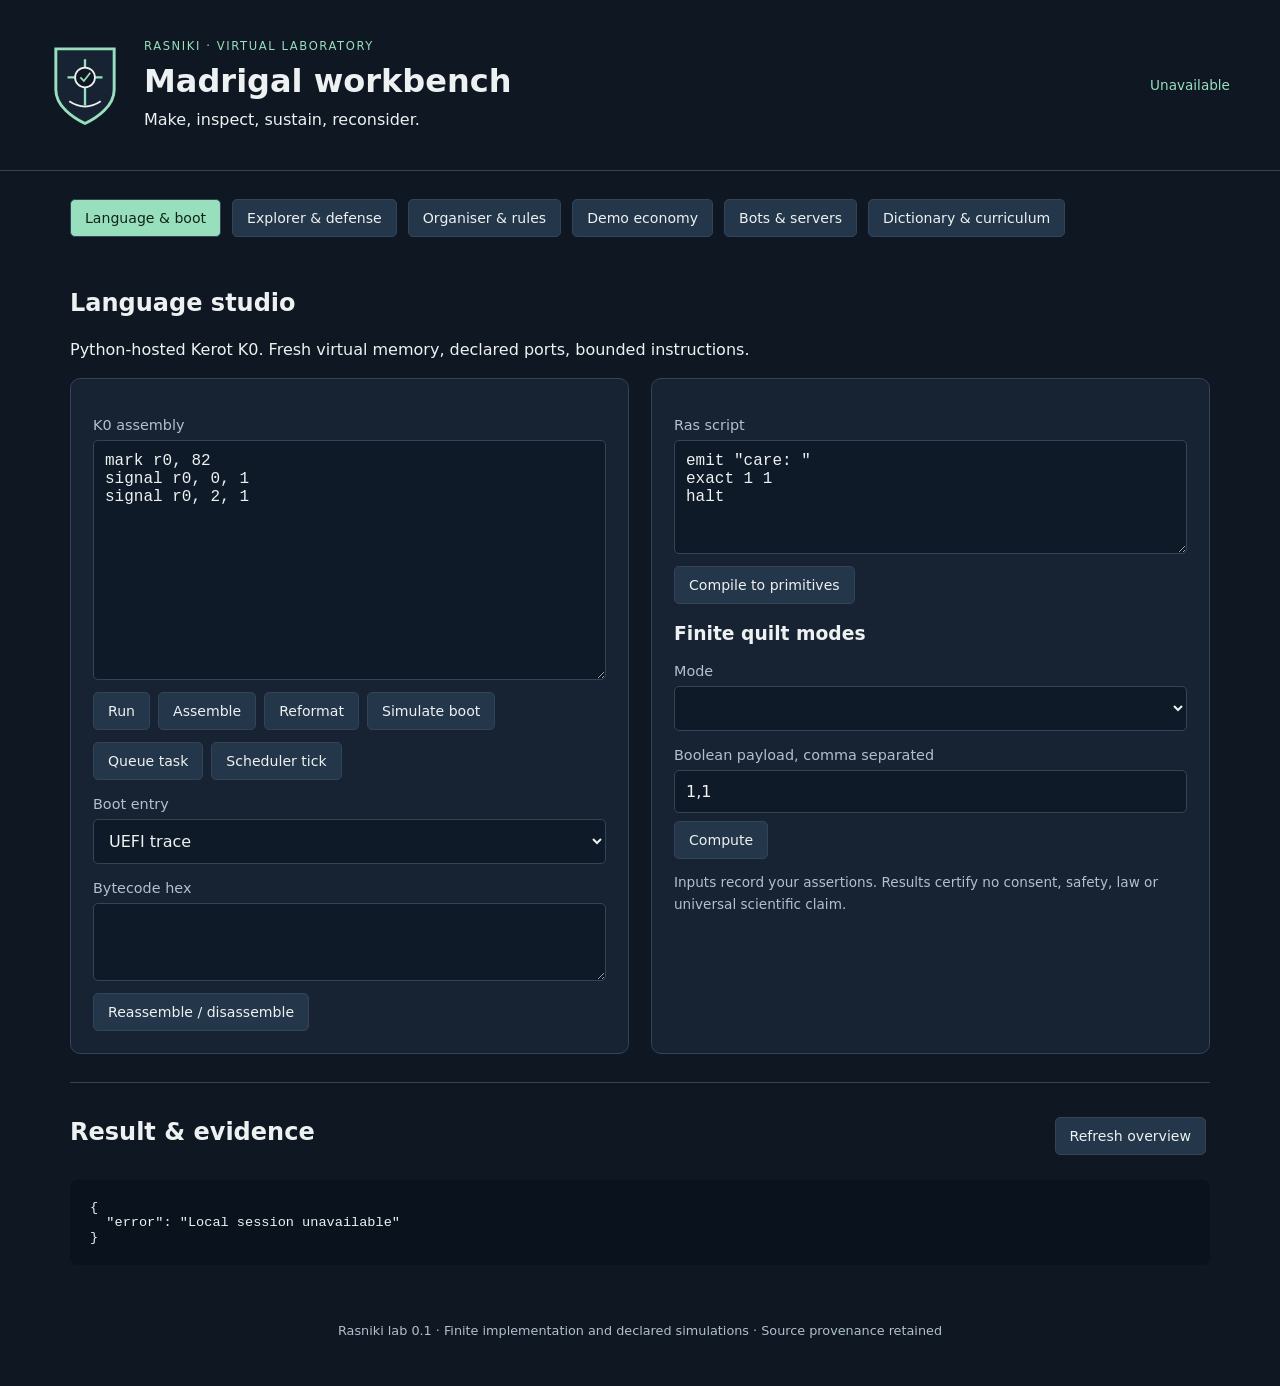
==== madrigal_lab/web/index.html @ 6af7d654 "Add Rasniki Madrigal virtual lab, defensive tools and expanded collection" ====
<!doctype html>
<html lang="en"><head><meta charset="utf-8"><meta name="viewport" content="width=device-width,initial-scale=1"><title>Rasniki Madrigal Lab</title><link rel="stylesheet" href="style.css"></head>
<body><header><img src="heraldry.svg" alt="Rasniki decorative shield"><div><p class="eyebrow">RASNIKI · VIRTUAL LABORATORY</p><h1>Madrigal workbench</h1><p>Make, inspect, sustain, reconsider.</p></div><span id="connection">Connecting…</span></header>
<nav aria-label="Workspaces"><button data-tab="studio">Language & boot</button><button data-tab="files">Explorer & defense</button><button data-tab="organiser">Organiser & rules</button><button data-tab="finance">Demo economy</button><button data-tab="network">Bots & servers</button><button data-tab="collection">Dictionary & curriculum</button></nav>
<main>
<section id="studio" class="workspace"><div class="intro"><h2>Language studio</h2><p>Python-hosted Kerot K0. Fresh virtual memory, declared ports, bounded instructions.</p></div><div class="columns"><article><label for="source">K0 assembly</label><textarea id="source" rows="12" spellcheck="false">mark r0, 82
signal r0, 0, 1
signal r0, 2, 1</textarea><div class="actions"><button id="run">Run</button><button id="assemble">Assemble</button><button id="format">Reformat</button><button id="boot">Simulate boot</button><button id="job">Queue task</button><button id="tick">Scheduler tick</button></div><label for="boot-mode">Boot entry</label><select id="boot-mode"><option value="uefi">UEFI trace</option><option value="mbr">MBR trace</option><option value="rom">Pseudo ROM</option></select><label for="bytecode">Bytecode hex</label><textarea id="bytecode" rows="3"></textarea><button id="disassemble">Reassemble / disassemble</button></article><article><label for="script">Ras script</label><textarea id="script" rows="5">emit "care: "
exact 1 1
halt</textarea><button id="compile">Compile to primitives</button><h3>Finite quilt modes</h3><label for="mode">Mode</label><select id="mode"></select><p id="mode-fields"></p><label for="bits">Boolean payload, comma separated</label><input id="bits" value="1,1"><button id="quilt">Compute</button><p class="note">Inputs record your assertions. Results certify no consent, safety, law or universal scientific claim.</p></article></div></section>
<section id="files" class="workspace" hidden><h2>Document explorer</h2><p>Text stays under the lab’s document root. Scan reports and baselines stay outside it.</p><div class="columns"><article><label for="file-path">Relative path</label><input id="file-path" value="notes/care.txt"><label for="file-text">UTF-8 document</label><textarea id="file-text" rows="10">A record of useful work and the next review.</textarea><div class="actions"><button id="write">Save</button><button id="read">Read</button><button id="list">List files</button></div></article><article><h3>Guardian defensive observations</h3><p>Read-only file indicators and integrity changes. No automatic removal, quarantine, decryption or process monitoring.</p><button id="scan">Scan documents</button><label><input id="trusted" type="checkbox"> I have reviewed these documents and know this set is good for a new baseline.</label><div class="actions"><button id="baseline">Create new baseline</button><button id="check">Compare baseline</button></div></article></div></section>
<section id="organiser" class="workspace" hidden><h2>Practices, urgency & nomic revisions</h2><div class="columns"><article><label for="purpose">Practice purpose</label><input id="purpose" value="Review the shared record"><label for="priority">Priority</label><select id="priority"><option>normal</option><option>urgency</option><option>emergency</option><option>review</option></select><button id="practice">Form practice</button><label for="practice-id">Practice ID</label><input id="practice-id" type="number" min="1" value="1"><label for="state">Next state</label><select id="state"><option>active</option><option>paused</option><option>releasing</option><option>closed</option></select><label for="reason">Review reason</label><input id="reason" value="Resources and willingness reviewed"><button id="transition">Record reformation</button><p class="note">Emergency is a queue label. No rescue service is contacted.</p></article><article><label for="rule-title">Rule title</label><input id="rule-title" value="Review before renewal"><label for="rule-content">Proposed rule</label><textarea id="rule-content" rows="4">Preserve useful records and disclose changed assumptions.</textarea><button id="rule">Propose rule</button><label for="rule-id">Rule ID</label><input id="rule-id" type="number" min="1" value="1"><label for="reviewer">Reviewer name</label><input id="reviewer" value="local steward"><button id="adopt-rule">Record adoption</button><p class="note">A reviewer entry is an assertion, not authenticated legal approval.</p></article></div></section>
<section id="finance" class="workspace" hidden><h2>DEMO_CREDIT economy</h2><p>Persistent double-entry accounting for simulated units. No money, bank access or state mint authority.</p><div class="columns"><article><label for="account-name">Account name</label><input id="account-name" value="care"><button id="account">Create demo account</button><label for="mint-account">Credit recipient</label><input id="mint-account" value="care"><label for="mint-amount">Integer units</label><input id="mint-amount" type="number" min="1" value="100"><button id="mint">Issue simulated units</button></article><article><label for="from">From account</label><input id="from" value="care"><label for="to">To account</label><input id="to" value="review"><label for="amount">Integer units</label><input id="amount" type="number" min="1" value="25"><button id="transfer">Transfer demo units</button><button id="economy">Inspect balanced ledger</button></article></div></section>
<section id="network" class="workspace" hidden><h2>Local names, read-only bots & game</h2><div class="columns"><article><label for="host">Local domain</label><input id="host" value="care.lab"><label for="document">Existing document path</label><input id="document" value="notes/care.txt"><div class="actions"><button id="domain">Register local name</button><button id="intranet-bot">Intranet bot read</button></div><label for="url">Explicitly enabled HTTPS destination</label><input id="url" placeholder="https://example.org/document"><button id="internet-bot">Internet bot fetch</button><p class="note">Disabled by default. Start with --allow-host for a chosen destination. Redirects are rejected and response text is not executed.</p></article><article><h3>Shared target game</h3><p>A small game served by this local API.</p><label for="guess">Guess 0–9</label><input id="guess" type="number" min="0" max="9" value="7"><button id="game">Submit guess</button><h3>Native environment</h3><p>The desktop runs inside your browser on a Python host. Boot records and UEFI are simulated. Public DNS, hardware kernels and hosted internet services are separate milestones.</p></article></div></section>
<section id="collection" class="workspace" hidden><h2>Rasniki collection</h2><div class="actions"><a href="/collection/index.html">Full upstream collection</a><a href="/collection/jerry-pop.html">Programming history studio</a><a href="/collection/ostar.html">Reading editions</a><a href="/docs/IMPLEMENTATION.md">Component contracts</a></div><h3>Dictionary & glossary</h3><div id="glossary" class="cards"></div><h3>Curriculum</h3><div id="curriculum" class="cards"></div><h3>Prototypes, archetypes & paradigms</h3><p>The prototype is this local lab. Maintainer, reviewer, learner and steward are its practice archetypes. Its paradigms are bounded execution, explicit evidence, versioned repair and balanced accounting.</p><h3>Sovereignty & heraldry</h3><p>The shield is decorative. Fictional governance titles confer no governmental powers, recognition, ownership or franchise licence.</p></section>
<section class="output"><div class="output-head"><h2>Result & evidence</h2><button id="refresh">Refresh overview</button></div><pre id="result" aria-live="polite">Starting local session…</pre></section>
</main><footer>Rasniki lab 0.1 · Finite implementation and declared simulations · Source provenance retained</footer><script src="app.js"></script></body></html>
---- madrigal_lab/web/style.css ----
:root{color-scheme:dark;--bg:#0f1722;--panel:#172333;--ink:#edf1f1;--muted:#b1bfce;--accent:#98dfbd;--line:#334459;font-family:system-ui,sans-serif}*{box-sizing:border-box}body{margin:0;background:var(--bg);color:var(--ink)}header{display:flex;align-items:center;gap:24px;padding:30px max(24px,calc((100vw - 1180px)/2));border-bottom:1px solid var(--line)}header img{width:70px}h1{font-size:2rem;margin:0}h2{font-weight:600}.eyebrow{letter-spacing:.14em;font-size:.72rem;color:var(--accent)}header p{margin:7px 0}#connection{margin-left:auto;font-size:.85rem;color:var(--accent)}nav{display:flex;gap:7px;flex-wrap:wrap;max-width:1180px;margin:20px auto;padding:0 20px}main{max-width:1180px;margin:auto;padding:0 20px}.workspace{padding:12px 0 28px}.columns{display:grid;grid-template-columns:1fr 1fr;gap:22px}article,.card{background:var(--panel);border:1px solid var(--line);border-radius:10px;padding:22px}label{display:block;margin:16px 0 7px;font-size:.9rem;color:var(--muted)}input,textarea,select{width:100%;padding:11px;border:1px solid var(--line);border-radius:5px;color:var(--ink);background:#0f1a28;font:inherit}textarea{font-family:ui-monospace,monospace;resize:vertical}input[type=checkbox]{width:auto}button,.actions a{border:1px solid var(--line);border-radius:5px;background:#243649;color:var(--ink);padding:10px 14px;font:inherit;font-size:.88rem;cursor:pointer;margin:8px 4px 0 0;text-decoration:none;display:inline-block}button:hover,a:hover{border-color:var(--accent)}button:focus-visible,a:focus-visible,input:focus-visible,textarea:focus-visible,select:focus-visible{outline:2px solid var(--accent);outline-offset:2px}button.active{background:var(--accent);color:#10241a}.actions{display:flex;flex-wrap:wrap;gap:4px}.note{font-size:.85rem;line-height:1.6;color:var(--muted)}p{line-height:1.6}.output{border-top:1px solid var(--line);padding:15px 0}.output-head{display:flex;align-items:center;justify-content:space-between}pre{white-space:pre-wrap;overflow-wrap:anywhere;background:#09121d;padding:20px;border-radius:8px;max-height:420px;overflow:auto;font-size:.85rem}.cards{display:grid;grid-template-columns:repeat(auto-fit,minmax(250px,1fr));gap:12px}.card h4{margin-top:0;color:var(--accent)}.card p{font-size:.88rem}.card small{color:var(--muted)}footer{padding:30px;text-align:center;color:var(--muted);font-size:.8rem}@media(max-width:700px){.columns{grid-template-columns:1fr}header{padding:20px;gap:14px}header img{width:48px}h1{font-size:1.45rem}#connection{display:none}}
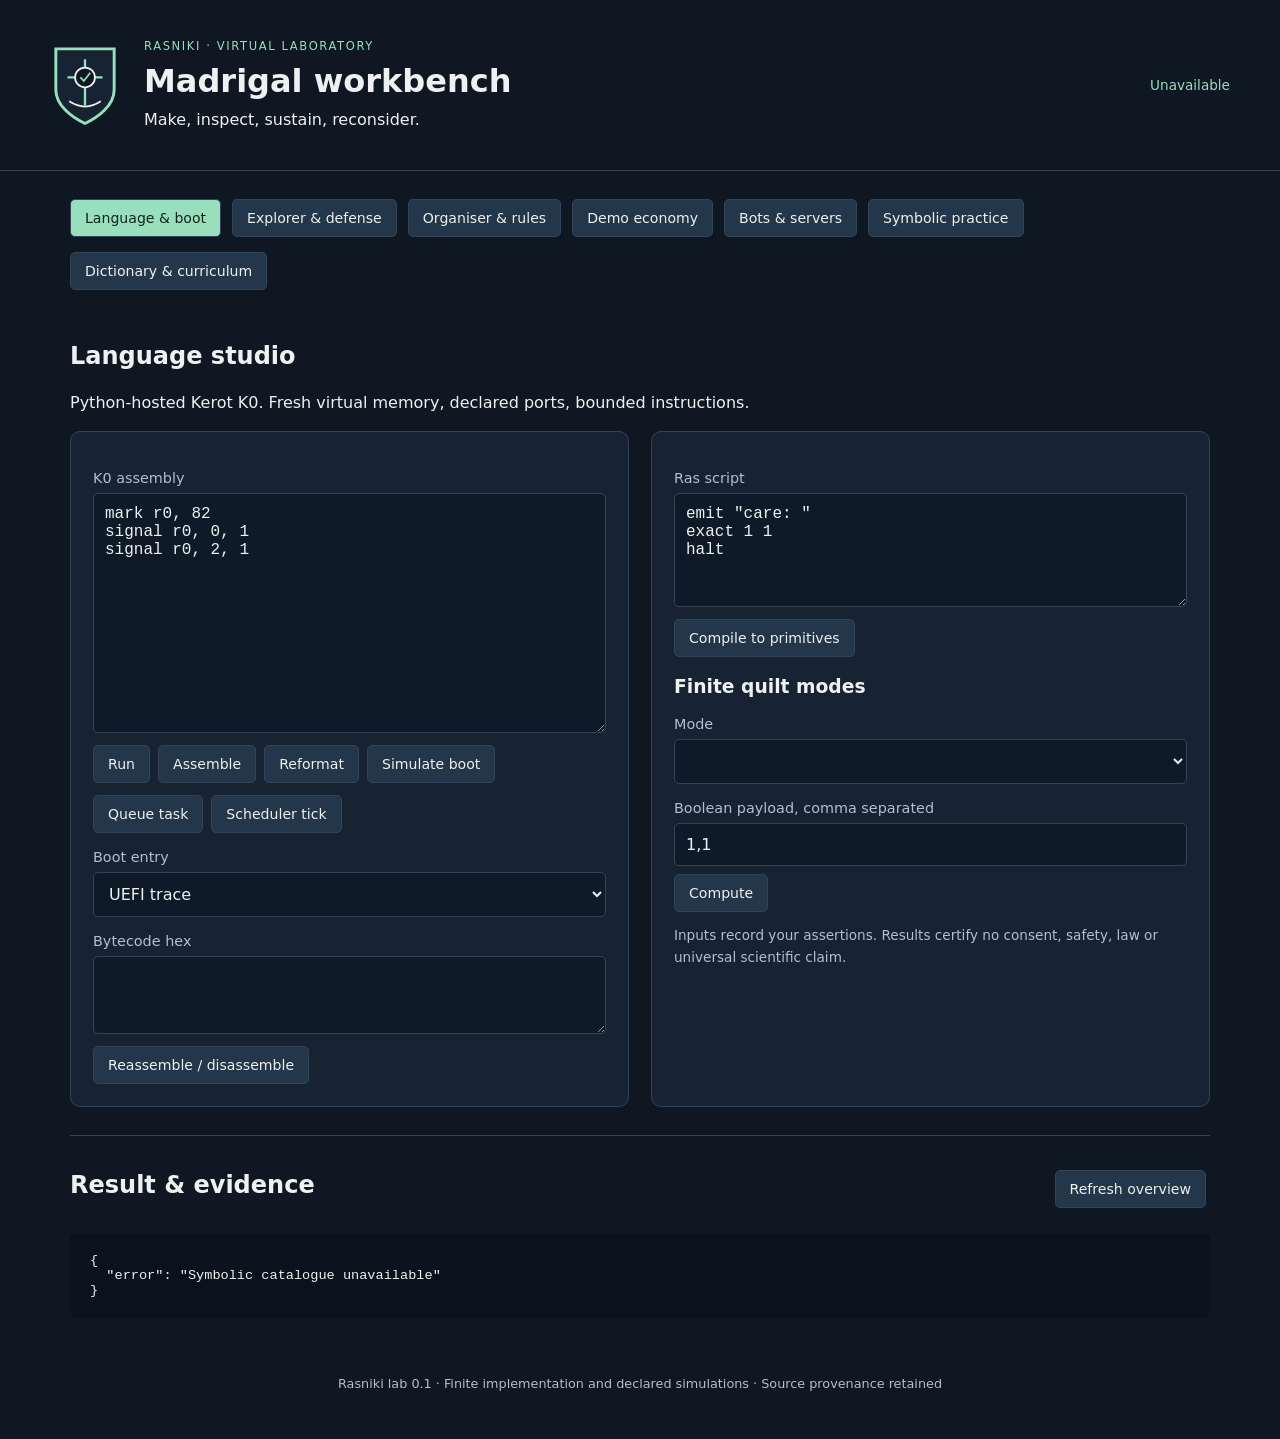
==== commit 734da603: "Publish symbolic practice workbench and conflict protection edition" ====
--- a/madrigal_lab/web/index.html
+++ b/madrigal_lab/web/index.html
@@ -1,7 +1,7 @@
 <!doctype html>
 <html lang="en"><head><meta charset="utf-8"><meta name="viewport" content="width=device-width,initial-scale=1"><title>Rasniki Madrigal Lab</title><link rel="stylesheet" href="style.css"></head>
 <body><header><img src="heraldry.svg" alt="Rasniki decorative shield"><div><p class="eyebrow">RASNIKI · VIRTUAL LABORATORY</p><h1>Madrigal workbench</h1><p>Make, inspect, sustain, reconsider.</p></div><span id="connection">Connecting…</span></header>
-<nav aria-label="Workspaces"><button data-tab="studio">Language & boot</button><button data-tab="files">Explorer & defense</button><button data-tab="organiser">Organiser & rules</button><button data-tab="finance">Demo economy</button><button data-tab="network">Bots & servers</button><button data-tab="collection">Dictionary & curriculum</button></nav>
+<nav aria-label="Workspaces"><button data-tab="studio">Language & boot</button><button data-tab="files">Explorer & defense</button><button data-tab="organiser">Organiser & rules</button><button data-tab="finance">Demo economy</button><button data-tab="network">Bots & servers</button><button data-tab="symbolic">Symbolic practice</button><button data-tab="collection">Dictionary & curriculum</button></nav>
 <main>
 <section id="studio" class="workspace"><div class="intro"><h2>Language studio</h2><p>Python-hosted Kerot K0. Fresh virtual memory, declared ports, bounded instructions.</p></div><div class="columns"><article><label for="source">K0 assembly</label><textarea id="source" rows="12" spellcheck="false">mark r0, 82
 signal r0, 0, 1
@@ -12,6 +12,29 @@
 <section id="organiser" class="workspace" hidden><h2>Practices, urgency & nomic revisions</h2><div class="columns"><article><label for="purpose">Practice purpose</label><input id="purpose" value="Review the shared record"><label for="priority">Priority</label><select id="priority"><option>normal</option><option>urgency</option><option>emergency</option><option>review</option></select><button id="practice">Form practice</button><label for="practice-id">Practice ID</label><input id="practice-id" type="number" min="1" value="1"><label for="state">Next state</label><select id="state"><option>active</option><option>paused</option><option>releasing</option><option>closed</option></select><label for="reason">Review reason</label><input id="reason" value="Resources and willingness reviewed"><button id="transition">Record reformation</button><p class="note">Emergency is a queue label. No rescue service is contacted.</p></article><article><label for="rule-title">Rule title</label><input id="rule-title" value="Review before renewal"><label for="rule-content">Proposed rule</label><textarea id="rule-content" rows="4">Preserve useful records and disclose changed assumptions.</textarea><button id="rule">Propose rule</button><label for="rule-id">Rule ID</label><input id="rule-id" type="number" min="1" value="1"><label for="reviewer">Reviewer name</label><input id="reviewer" value="local steward"><button id="adopt-rule">Record adoption</button><p class="note">A reviewer entry is an assertion, not authenticated legal approval.</p></article></div></section>
 <section id="finance" class="workspace" hidden><h2>DEMO_CREDIT economy</h2><p>Persistent double-entry accounting for simulated units. No money, bank access or state mint authority.</p><div class="columns"><article><label for="account-name">Account name</label><input id="account-name" value="care"><button id="account">Create demo account</button><label for="mint-account">Credit recipient</label><input id="mint-account" value="care"><label for="mint-amount">Integer units</label><input id="mint-amount" type="number" min="1" value="100"><button id="mint">Issue simulated units</button></article><article><label for="from">From account</label><input id="from" value="care"><label for="to">To account</label><input id="to" value="review"><label for="amount">Integer units</label><input id="amount" type="number" min="1" value="25"><button id="transfer">Transfer demo units</button><button id="economy">Inspect balanced ledger</button></article></div></section>
 <section id="network" class="workspace" hidden><h2>Local names, read-only bots & game</h2><div class="columns"><article><label for="host">Local domain</label><input id="host" value="care.lab"><label for="document">Existing document path</label><input id="document" value="notes/care.txt"><div class="actions"><button id="domain">Register local name</button><button id="intranet-bot">Intranet bot read</button></div><label for="url">Explicitly enabled HTTPS destination</label><input id="url" placeholder="https://example.org/document"><button id="internet-bot">Internet bot fetch</button><p class="note">Disabled by default. Start with --allow-host for a chosen destination. Redirects are rejected and response text is not executed.</p></article><article><h3>Shared target game</h3><p>A small game served by this local API.</p><label for="guess">Guess 0–9</label><input id="guess" type="number" min="0" max="9" value="7"><button id="game">Submit guess</button><h3>Native environment</h3><p>The desktop runs inside your browser on a Python host. Boot records and UEFI are simulated. Public DNS, hardware kernels and hosted internet services are separate milestones.</p></article></div></section>
-<section id="collection" class="workspace" hidden><h2>Rasniki collection</h2><div class="actions"><a href="/collection/index.html">Full upstream collection</a><a href="/collection/jerry-pop.html">Programming history studio</a><a href="/collection/ostar.html">Reading editions</a><a href="/docs/IMPLEMENTATION.md">Component contracts</a></div><h3>Dictionary & glossary</h3><div id="glossary" class="cards"></div><h3>Curriculum</h3><div id="curriculum" class="cards"></div><h3>Prototypes, archetypes & paradigms</h3><p>The prototype is this local lab. Maintainer, reviewer, learner and steward are its practice archetypes. Its paradigms are bounded execution, explicit evidence, versioned repair and balanced accounting.</p><h3>Sovereignty & heraldry</h3><p>The shield is decorative. Fictional governance titles confer no governmental powers, recognition, ownership or franchise licence.</p></section>
+<section id="collection" class="workspace" hidden><h2>Rasniki collection</h2><div class="actions"><a href="/publication/">Hopput combined publication</a><a href="/ministry/">Ministry archive</a><a href="/collection/index.html">Full upstream collection</a><a href="/collection/jerry-pop.html">Programming history studio</a><a href="/collection/ostar.html">Reading editions</a><a href="/docs/IMPLEMENTATION.md">Component contracts</a></div><h3>Dictionary & glossary</h3><div id="glossary" class="cards"></div><h3>Curriculum</h3><div id="curriculum" class="cards"></div><h3>Prototypes, archetypes & paradigms</h3><p>The prototype is this local lab. Maintainer, reviewer, learner and steward are its practice archetypes. Its paradigms are bounded execution, explicit evidence, versioned repair and balanced accounting.</p><h3>Sovereignty & heraldry</h3><p>The shield is decorative. Fictional governance titles confer no governmental powers, recognition, ownership or franchise licence.</p></section>
+<section id="symbolic" class="workspace" hidden>
+<h2>Spiritual reflection & fictional practice</h2>
+<p>Choose an archetype, describe a voluntary practice and compare its supplied documentation with absent support. Personal spiritual meaning belongs to participants; this workbench assesses no supernatural powers.</p>
+<div class="actions"><a href="/docs/SPIRITUAL-SYMBOLIC-WORKBENCH.md">Practice volume</a><a href="/docs/CONFLICT-PROTECTION-LIBRARY.md">Conflict protection library</a><a href="/docs/conflict/README.md">Document templates</a></div>
+<form id="symbolic-form">
+<div class="columns"><article>
+<label for="symbolic-archetype">Fictional or reflective archetype</label><select id="symbolic-archetype" aria-describedby="symbolic-scope"></select>
+<p id="symbolic-scope" class="note"></p>
+<label for="symbolic-title">Practice title</label><input id="symbolic-title" value="Voluntary symbolic practice" maxlength="160">
+<label for="symbolic-purpose">Purpose</label><textarea id="symbolic-purpose" rows="3" maxlength="1000">Reflect on a fictional scenario and document choices for a later review.</textarea>
+<label for="symbolic-reflection">Reflection (optional; omit personal identifying details)</label><textarea id="symbolic-reflection" rows="4" maxlength="4000"></textarea>
+<label for="symbolic-accessibility">Access needs and alternatives</label><textarea id="symbolic-accessibility" rows="2" maxlength="1000"></textarea>
+<label for="symbolic-withdrawal">How to stop, withdraw or review the practice</label><textarea id="symbolic-withdrawal" rows="2" maxlength="1000"></textarea>
+<label><input id="symbolic-consent" type="checkbox"> I choose to evaluate this record voluntarily.</label>
+<label><input id="symbolic-opt-out" type="checkbox"> I am opting out; reject the evaluation.</label>
+</article><article>
+<h3>Easterbunny support rubric</h3>
+<p class="note">Proposed local rubric: one point per nonempty support field, up to six. Supplied references and implementation claims are not independently verified. A zero means support is absent in this record.</p>
+<div id="symbolic-support"></div>
+</article></div>
+<div class="actions"><button id="symbolic-compare" type="button" disabled>Compare support</button><button id="symbolic-export" type="button" disabled>Download evaluated JSON</button><button id="symbolic-clear" type="button">Clear record</button></div>
+<p class="note">Evaluation is not saved by the server. Download saves only the last accepted record you chose to export. Limits count UTF-8 bytes; non-ASCII text can reach a limit before the browser character count. Review results appear below.</p>
+</form></section>
 <section class="output"><div class="output-head"><h2>Result & evidence</h2><button id="refresh">Refresh overview</button></div><pre id="result" aria-live="polite">Starting local session…</pre></section>
 </main><footer>Rasniki lab 0.1 · Finite implementation and declared simulations · Source provenance retained</footer><script src="app.js"></script></body></html>
--- a/madrigal_lab/web/style.css
+++ b/madrigal_lab/web/style.css
@@ -1 +1,3 @@
 :root{color-scheme:dark;--bg:#0f1722;--panel:#172333;--ink:#edf1f1;--muted:#b1bfce;--accent:#98dfbd;--line:#334459;font-family:system-ui,sans-serif}*{box-sizing:border-box}body{margin:0;background:var(--bg);color:var(--ink)}header{display:flex;align-items:center;gap:24px;padding:30px max(24px,calc((100vw - 1180px)/2));border-bottom:1px solid var(--line)}header img{width:70px}h1{font-size:2rem;margin:0}h2{font-weight:600}.eyebrow{letter-spacing:.14em;font-size:.72rem;color:var(--accent)}header p{margin:7px 0}#connection{margin-left:auto;font-size:.85rem;color:var(--accent)}nav{display:flex;gap:7px;flex-wrap:wrap;max-width:1180px;margin:20px auto;padding:0 20px}main{max-width:1180px;margin:auto;padding:0 20px}.workspace{padding:12px 0 28px}.columns{display:grid;grid-template-columns:1fr 1fr;gap:22px}article,.card{background:var(--panel);border:1px solid var(--line);border-radius:10px;padding:22px}label{display:block;margin:16px 0 7px;font-size:.9rem;color:var(--muted)}input,textarea,select{width:100%;padding:11px;border:1px solid var(--line);border-radius:5px;color:var(--ink);background:#0f1a28;font:inherit}textarea{font-family:ui-monospace,monospace;resize:vertical}input[type=checkbox]{width:auto}button,.actions a{border:1px solid var(--line);border-radius:5px;background:#243649;color:var(--ink);padding:10px 14px;font:inherit;font-size:.88rem;cursor:pointer;margin:8px 4px 0 0;text-decoration:none;display:inline-block}button:hover,a:hover{border-color:var(--accent)}button:focus-visible,a:focus-visible,input:focus-visible,textarea:focus-visible,select:focus-visible{outline:2px solid var(--accent);outline-offset:2px}button.active{background:var(--accent);color:#10241a}.actions{display:flex;flex-wrap:wrap;gap:4px}.note{font-size:.85rem;line-height:1.6;color:var(--muted)}p{line-height:1.6}.output{border-top:1px solid var(--line);padding:15px 0}.output-head{display:flex;align-items:center;justify-content:space-between}pre{white-space:pre-wrap;overflow-wrap:anywhere;background:#09121d;padding:20px;border-radius:8px;max-height:420px;overflow:auto;font-size:.85rem}.cards{display:grid;grid-template-columns:repeat(auto-fit,minmax(250px,1fr));gap:12px}.card h4{margin-top:0;color:var(--accent)}.card p{font-size:.88rem}.card small{color:var(--muted)}footer{padding:30px;text-align:center;color:var(--muted);font-size:.8rem}@media(max-width:700px){.columns{grid-template-columns:1fr}header{padding:20px;gap:14px}header img{width:48px}h1{font-size:1.45rem}#connection{display:none}}
+
+.columns{grid-template-columns:minmax(0,1fr) minmax(0,1fr)}article{min-width:0}button:disabled{opacity:.5;cursor:default}#symbolic-support .note{margin-top:5px}#symbolic-scope{overflow-wrap:anywhere}@media(max-width:700px){.columns{grid-template-columns:minmax(0,1fr)}}
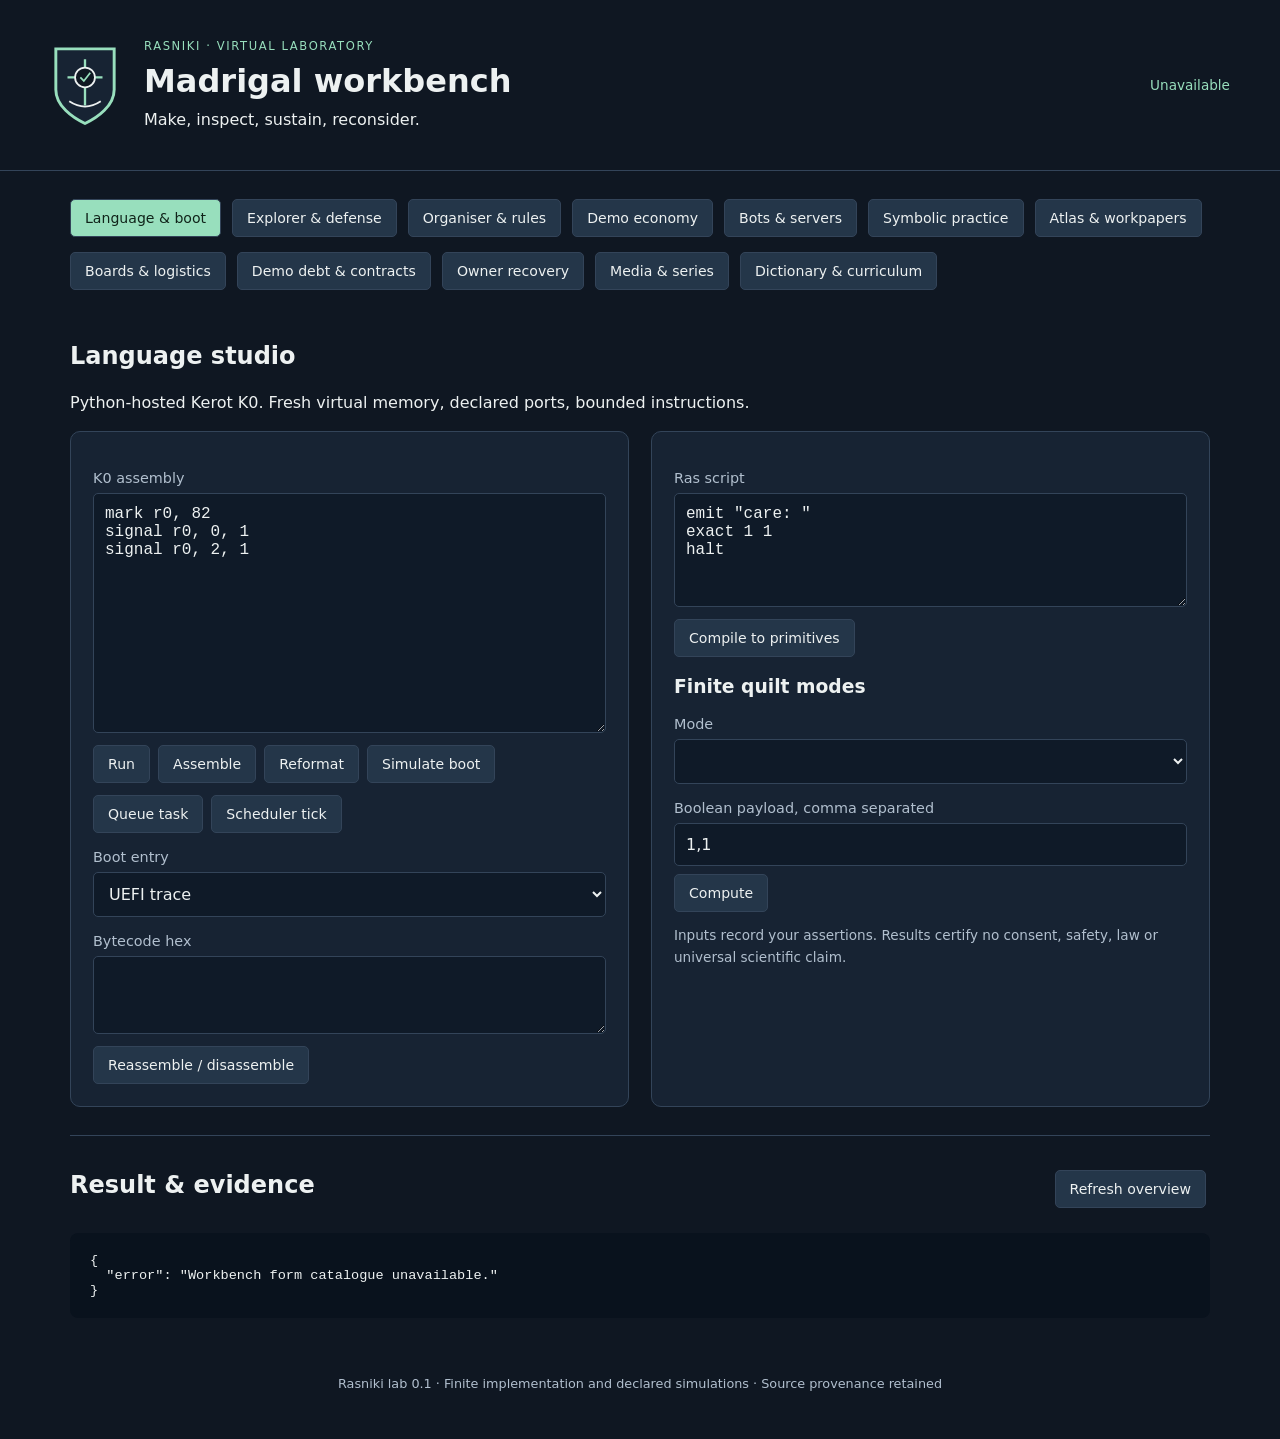
==== commit e2bc93b2: "Publish sorted recursive workbench and owned media edition" ====
--- a/madrigal_lab/web/index.html
+++ b/madrigal_lab/web/index.html
@@ -1,7 +1,7 @@
 <!doctype html>
 <html lang="en"><head><meta charset="utf-8"><meta name="viewport" content="width=device-width,initial-scale=1"><title>Rasniki Madrigal Lab</title><link rel="stylesheet" href="style.css"></head>
 <body><header><img src="heraldry.svg" alt="Rasniki decorative shield"><div><p class="eyebrow">RASNIKI · VIRTUAL LABORATORY</p><h1>Madrigal workbench</h1><p>Make, inspect, sustain, reconsider.</p></div><span id="connection">Connecting…</span></header>
-<nav aria-label="Workspaces"><button data-tab="studio">Language & boot</button><button data-tab="files">Explorer & defense</button><button data-tab="organiser">Organiser & rules</button><button data-tab="finance">Demo economy</button><button data-tab="network">Bots & servers</button><button data-tab="symbolic">Symbolic practice</button><button data-tab="collection">Dictionary & curriculum</button></nav>
+<nav aria-label="Workspaces"><button data-tab="studio">Language & boot</button><button data-tab="files">Explorer & defense</button><button data-tab="organiser">Organiser & rules</button><button data-tab="finance">Demo economy</button><button data-tab="network">Bots & servers</button><button data-tab="symbolic">Symbolic practice</button><button data-tab="atlas">Atlas & workpapers</button><button data-tab="boards">Boards & logistics</button><button data-tab="contracts">Demo debt & contracts</button><button data-tab="recovery">Owner recovery</button><button data-tab="media-studio">Media & series</button><button data-tab="collection">Dictionary & curriculum</button></nav>
 <main>
 <section id="studio" class="workspace"><div class="intro"><h2>Language studio</h2><p>Python-hosted Kerot K0. Fresh virtual memory, declared ports, bounded instructions.</p></div><div class="columns"><article><label for="source">K0 assembly</label><textarea id="source" rows="12" spellcheck="false">mark r0, 82
 signal r0, 0, 1
@@ -36,5 +36,19 @@
 <div class="actions"><button id="symbolic-compare" type="button" disabled>Compare support</button><button id="symbolic-export" type="button" disabled>Download evaluated JSON</button><button id="symbolic-clear" type="button">Clear record</button></div>
 <p class="note">Evaluation is not saved by the server. Download saves only the last accepted record you chose to export. Limits count UTF-8 bytes; non-ASCII text can reach a limit before the browser character count. Review results appear below.</p>
 </form></section>
+<section id="atlas" class="workspace" hidden><h2>Sorted recursive systems atlas</h2><p>Search the retained labels and their declared scope. Recursion has finite budgets; a named service is not automatically implemented.</p>
+<div class="actions"><a href="/docs/RECURSIVE-SYSTEMS-ATLAS.md">Complete sorted atlas</a><a href="/docs/RECURSIVE-WORKBENCH.md">Handbooks</a><a href="/docs/REQUESTED-SYSTEMS.json" download>Inventory JSON</a></div>
+<label for="atlas-query">Term or category</label><input id="atlas-query" placeholder="guidance, radio, Immanuel, maps…"><div class="actions"><button id="atlas-search">Search atlas</button><button id="atlas-tree">Bounded advice tree</button><button id="document-types">Sample document addresses</button></div><div id="atlas-results" class="cards"></div>
+<div class="columns"><article id="paper-form"><h3>Prose workpaper</h3><label for="paper-format">Reading format</label><select id="paper-format"></select><label for="paper-title">Title</label><input id="paper-title" value="A reviewed local account"><label for="paper-purpose">Purpose</label><input id="paper-purpose" value="Document a useful practice and its limits."><label for="paper-body">Your prose</label><textarea id="paper-body" rows="6">This draft records a voluntary activity. A later review can correct its assumptions and preserve what remains useful.</textarea><div class="actions"><button id="workpaper" disabled>Form workpaper</button><button id="paper-download" disabled>Download Markdown</button></div><p class="note">No automatic publication or server retention. Editing invalidates the previous download.</p></article>
+<article><h3>Fandom seed & manual coordinate plot</h3><label for="fandom-seed-text">Original seed text</label><input id="fandom-seed-text" value="A shared reading circle"><button id="fandom-seed">Write four fictional prompts</button><p class="note">Numer is a proposed local identifier; no franchise or merchandise rights are granted.</p><label for="map-points">Supplied points (JSON)</label><textarea id="map-points" rows="5">[{"label":"Hypothetical meeting point","latitude":0,"longitude":0}]</textarea><div class="actions"><button id="map-plot">Plot supplied points</button><button id="map-download" disabled>Download SVG plot</button></div><p class="note">An illustrative coordinate grid with no live location tracking, navigation or basemap.</p></article></div></section>
+<section id="boards" class="workspace" hidden><h2>Local inquiries, surveys, quests & logistics</h2><p>Opt-in records remain on this machine. Pseudonyms and votes are supplied assertions; the board provides no authenticated community membership.</p><div class="columns"><article><h3>Form a record</h3><label for="board-kind">Record type</label><select id="board-kind"></select><label for="board-title">Title</label><input id="board-title" value="A voluntary local inquiry"><label for="board-body">Question, plan or account</label><textarea id="board-body" rows="5">What should we review before renewing this activity?</textarea><label for="board-parent">Parent record ID (optional)</label><input id="board-parent" type="number" min="1"><label for="board-alias">Supplied pseudonym</label><input id="board-alias" value="anonymous"><label for="board-details">Route, asset or lesson details (optional JSON)</label><textarea id="board-details" rows="3">{}</textarea><div id="survey-fields" hidden><label for="board-options">Survey choices, one per line</label><textarea id="board-options" rows="3">Review now
+Review later</textarea></div><div id="quest-fields" hidden><label for="board-points">Fictional quest points</label><input id="board-points" type="number" min="0" max="1000" value="10"></div><label><input id="board-consent" type="checkbox"> I choose to save or change these local records.</label><button id="board-create" disabled>Save local record</button></article>
+<article><h3>Inspect and participate</h3><label for="board-id">Record ID</label><input id="board-id" type="number" min="1" value="1"><div class="actions"><button id="board-get">Read record</button><button id="board-list">List records</button><button id="board-tree">Recursive record tree</button></div><label for="board-reply-text">Local reply</label><textarea id="board-reply-text" rows="3"></textarea><button id="board-reply">Save reply</button><label for="board-option">Survey option index (starts at 0)</label><input id="board-option" type="number" min="0" max="7" value="0"><button id="board-vote">Submit survey choice</button><label for="board-state">Quest state</label><select id="board-state"><option>active</option><option>done</option><option>reviewed</option><option>cancelled</option></select><label for="board-reason">Transition reason</label><input id="board-reason" value="Supplied local review."><div class="actions"><button id="board-transition">Record quest transition</button><button id="leaderboard">Fictional leaderboard</button><button id="board-delete">Delete this leaf record</button></div><p class="note">Deletion requires the checked choice to change records. Reviewed quest points have no financial value. Replies are local records, not messages sent to anyone.</p></article></div></section>
+<section id="contracts" class="workspace" hidden><h2>DEMO_CREDIT obligations & finalised documents</h2><p>Use the Demo economy tab to create accounts and issue simulated credits first. Loans transfer existing demo balances; no bank or payment network is connected.</p><div class="actions"><a href="/docs/DEMO-ECONOMY-CONTRACTS.md">Accounting and contract guide</a><button id="economy-report">Portfolio & consistency audit</button></div><div class="columns"><article><label for="debt-lender">Lender account</label><input id="debt-lender" value="care"><label for="debt-borrower">Borrower account</label><input id="debt-borrower" value="review"><label for="debt-amount">Integer demo amount</label><input id="debt-amount" type="number" min="1" value="25"><button id="obligation">Propose obligation</button><label for="debt-id">Obligation ID</label><input id="debt-id" type="number" min="1" value="1"><div class="actions"><button id="lend">Fund demo obligation</button><button id="repay">Repay entered demo amount</button></div><h3>Budget coupon</h3><label for="coupon-title">Coupon description</label><input id="coupon-title" value="Optional learning discount"><label for="coupon-amount">Illustrative units</label><input id="coupon-amount" type="number" min="1" value="5"><button id="coupon">Create budget illustration</button><label for="coupon-id">Coupon ID</label><input id="coupon-id" type="number" min="1" value="1"><button id="redeem-coupon">Record one-use redemption for borrower</button><p class="note">Coupons record an illustration and transfer no credits.</p></article>
+<article><label for="contract-title">Document title</label><input id="contract-title" value="A proposed voluntary agreement"><label for="contract-text">Document body</label><textarea id="contract-text" rows="5">This simulated agreement records a task and its review boundary. Adoption requires separate authority.</textarea><label for="contract-parent">Finalised parent ID (optional)</label><input id="contract-parent" type="number" min="1"><button id="demo-contract">Create proposed version</button><label for="contract-id">Document ID</label><input id="contract-id" type="number" min="1" value="1"><label for="contract-reviewer">Supplied reviewer/author label</label><input id="contract-reviewer" value="local steward"><label><input id="contract-consent" type="checkbox"> I choose to record this local review or finalisation.</label><div class="actions"><button id="review-contract">Record review</button><button id="finalise-contract">Finalise local version</button><button id="verify-contract">Compare receipt</button></div><p class="note">A hash checks recorded bytes against a receipt; it authenticates no testimony, identity, legal authority or real agreement.</p></article></div></section>
+<section id="recovery" class="workspace" hidden><h2>Owner-authorized recovery</h2><p>Official account recovery guidance and local backup restoration. Encodings are data formats; this tool accepts no passwords and bypasses no blocks, bans or access controls.</p><div class="actions"><a href="/docs/OWNER-RECOVERY.md">Recovery guide</a></div><label><input id="recovery-owner" type="checkbox"> I own or am authorized to recover this account or backup.</label><div class="columns"><article><label for="recovery-case">Account situation</label><select id="recovery-case"><option value="forgotten-password">Forgotten password</option><option value="blocked">Blocked</option><option value="suspended">Suspended</option><option value="closed">Closed</option></select><label for="recovery-provider">Provider name (optional)</label><input id="recovery-provider"><label for="recovery-url">Official recovery URL (optional; displayed only)</label><input id="recovery-url" placeholder="https://provider.example/recovery"><button id="recovery-plan">Form official recovery checklist</button></article><article id="backup-form"><label for="backup-text">Your backup text</label><textarea id="backup-text" rows="6">A locally owned document backup.</textarea><label for="backup-encoding">Declared encoding</label><select id="backup-encoding"><option value="utf8">UTF-8 text</option><option value="base64">Base64</option><option value="hex">Hexadecimal</option><option value="vault-json">Nested encoding envelopes</option></select><label for="backup-sha">Expected SHA-256 from your known reference</label><input id="backup-sha"><label for="backup-target">New path inside the lab document root</label><input id="backup-target" value="restored/owned-note.txt"><div class="actions"><button id="backup-inspect">Decode and inspect</button><button id="backup-restore">Restore new local file</button><button id="backup-clear">Clear backup form</button></div><p class="note">Inspection saves nothing. Restoration requires a matching digest and never overwrites an existing file. A digest match is integrity evidence, not proof of ownership.</p></article></div></section>
+<section id="media-studio" class="workspace" hidden><h2>Owned media & book-to-series studio</h2><p>Play local files, edit a raster image and turn original book text into a finite production plan or text-card animatic.</p><div class="actions"><a href="/docs/MEDIA-DATA-RENDITION.md">Media guide</a><a href="/docs/SAFEGUARDING-AND-DEVICE-SCOPE.md">Consent and device scope</a></div><label><input id="media-owned" type="checkbox"> I own or am authorized to use this material and choose this processing.</label>
+<div class="columns"><article><h3>Local multimedia player & image editor</h3><label for="media-file">Select an owned audio, video or raster image (local only)</label><input id="media-file" type="file" accept="audio/*,video/*,image/png,image/jpeg,image/webp,image/gif"><p id="media-info" aria-live="polite">No file selected.</p><video id="local-video" controls preload="metadata" hidden></video><audio id="local-audio" controls preload="metadata" hidden></audio><canvas id="image-canvas" width="640" height="360" aria-label="Owned image editing preview"></canvas><label for="image-brightness">Brightness</label><input id="image-brightness" type="range" min="25" max="200" value="100"><label for="image-contrast">Contrast</label><input id="image-contrast" type="range" min="25" max="200" value="100"><label><input id="image-crop" type="checkbox"> Center square crop</label><div class="actions"><button id="image-export" disabled>Download edited PNG</button><button id="media-clear">Clear selected media</button></div><p class="note">Audio and video use playback controls. Image edits retain the selected original until cleared. Files stay in the browser; no upload occurs.</p></article>
+<article><h3>Owned data to seed to fictional rendition</h3><label for="seed-name">Source name</label><input id="seed-name" value="Owned note"><label for="seed-data">Owned UTF-8 data</label><textarea id="seed-data" rows="4">A reading circle keeps a record of a useful discovery.</textarea><div class="actions"><button id="data-seed">Fingerprint data</button><button id="seed-rendition" disabled>Write seed rendition</button></div><p class="note">A fingerprint is a reference, not a recoverable copy. Use an actual backup to restore data.</p><h3>Book specification</h3><label for="series-title">Series title</label><input id="series-title" value="The shared reading room"><label for="series-book">Original book text</label><textarea id="series-book" rows="6">A circle gathered in the reading room to examine a returned letter. Each person chose whether to speak, listen or leave. They compared two interpretations and recorded the questions that remained. The next chapter began with a corrected map and a quieter promise.</textarea><label for="series-episodes">Episodes (1–8, at most the scene count)</label><input id="series-episodes" type="number" min="1" max="8" value="1"><label for="series-scenes">Total scenes (1–24)</label><input id="series-scenes" type="number" min="1" max="24" value="3"><div class="actions"><button id="series-plan">Form production plan</button><button id="series-download" disabled>Download plan JSON</button><button id="series-preview" disabled>Preview text cards</button><button id="series-record" disabled>Record WebM animatic</button><button id="series-stop">Stop preview</button></div><canvas id="series-canvas" width="960" height="540" aria-label="Text-card production preview"></canvas><p id="series-progress" aria-live="polite">No production plan formed.</p><p class="note">A text-card animatic is a draft, not a cinema-quality film. Local screen and speaker output does not alter people or establish spiritual effects.</p></article></div></section>
 <section class="output"><div class="output-head"><h2>Result & evidence</h2><button id="refresh">Refresh overview</button></div><pre id="result" aria-live="polite">Starting local session…</pre></section>
-</main><footer>Rasniki lab 0.1 · Finite implementation and declared simulations · Source provenance retained</footer><script src="app.js"></script></body></html>
+</main><footer>Rasniki lab 0.1 · Finite implementation and declared simulations · Source provenance retained</footer><script src="app.js"></script><script src="workbench.js"></script><script src="media-studio.js"></script></body></html>
--- a/madrigal_lab/web/style.css
+++ b/madrigal_lab/web/style.css
@@ -1,3 +1,7 @@
 :root{color-scheme:dark;--bg:#0f1722;--panel:#172333;--ink:#edf1f1;--muted:#b1bfce;--accent:#98dfbd;--line:#334459;font-family:system-ui,sans-serif}*{box-sizing:border-box}body{margin:0;background:var(--bg);color:var(--ink)}header{display:flex;align-items:center;gap:24px;padding:30px max(24px,calc((100vw - 1180px)/2));border-bottom:1px solid var(--line)}header img{width:70px}h1{font-size:2rem;margin:0}h2{font-weight:600}.eyebrow{letter-spacing:.14em;font-size:.72rem;color:var(--accent)}header p{margin:7px 0}#connection{margin-left:auto;font-size:.85rem;color:var(--accent)}nav{display:flex;gap:7px;flex-wrap:wrap;max-width:1180px;margin:20px auto;padding:0 20px}main{max-width:1180px;margin:auto;padding:0 20px}.workspace{padding:12px 0 28px}.columns{display:grid;grid-template-columns:1fr 1fr;gap:22px}article,.card{background:var(--panel);border:1px solid var(--line);border-radius:10px;padding:22px}label{display:block;margin:16px 0 7px;font-size:.9rem;color:var(--muted)}input,textarea,select{width:100%;padding:11px;border:1px solid var(--line);border-radius:5px;color:var(--ink);background:#0f1a28;font:inherit}textarea{font-family:ui-monospace,monospace;resize:vertical}input[type=checkbox]{width:auto}button,.actions a{border:1px solid var(--line);border-radius:5px;background:#243649;color:var(--ink);padding:10px 14px;font:inherit;font-size:.88rem;cursor:pointer;margin:8px 4px 0 0;text-decoration:none;display:inline-block}button:hover,a:hover{border-color:var(--accent)}button:focus-visible,a:focus-visible,input:focus-visible,textarea:focus-visible,select:focus-visible{outline:2px solid var(--accent);outline-offset:2px}button.active{background:var(--accent);color:#10241a}.actions{display:flex;flex-wrap:wrap;gap:4px}.note{font-size:.85rem;line-height:1.6;color:var(--muted)}p{line-height:1.6}.output{border-top:1px solid var(--line);padding:15px 0}.output-head{display:flex;align-items:center;justify-content:space-between}pre{white-space:pre-wrap;overflow-wrap:anywhere;background:#09121d;padding:20px;border-radius:8px;max-height:420px;overflow:auto;font-size:.85rem}.cards{display:grid;grid-template-columns:repeat(auto-fit,minmax(250px,1fr));gap:12px}.card h4{margin-top:0;color:var(--accent)}.card p{font-size:.88rem}.card small{color:var(--muted)}footer{padding:30px;text-align:center;color:var(--muted);font-size:.8rem}@media(max-width:700px){.columns{grid-template-columns:1fr}header{padding:20px;gap:14px}header img{width:48px}h1{font-size:1.45rem}#connection{display:none}}
 
 .columns{grid-template-columns:minmax(0,1fr) minmax(0,1fr)}article{min-width:0}button:disabled{opacity:.5;cursor:default}#symbolic-support .note{margin-top:5px}#symbolic-scope{overflow-wrap:anywhere}@media(max-width:700px){.columns{grid-template-columns:minmax(0,1fr)}}
+
+canvas,video,audio{display:block;max-width:100%;height:auto;margin:12px 0}video[hidden],audio[hidden]{display:none}canvas{border:1px solid var(--line);background:#09121d}input[type=file]{white-space:normal}#atlas-results{margin:18px 0}
+
+audio{height:54px;width:100%}
